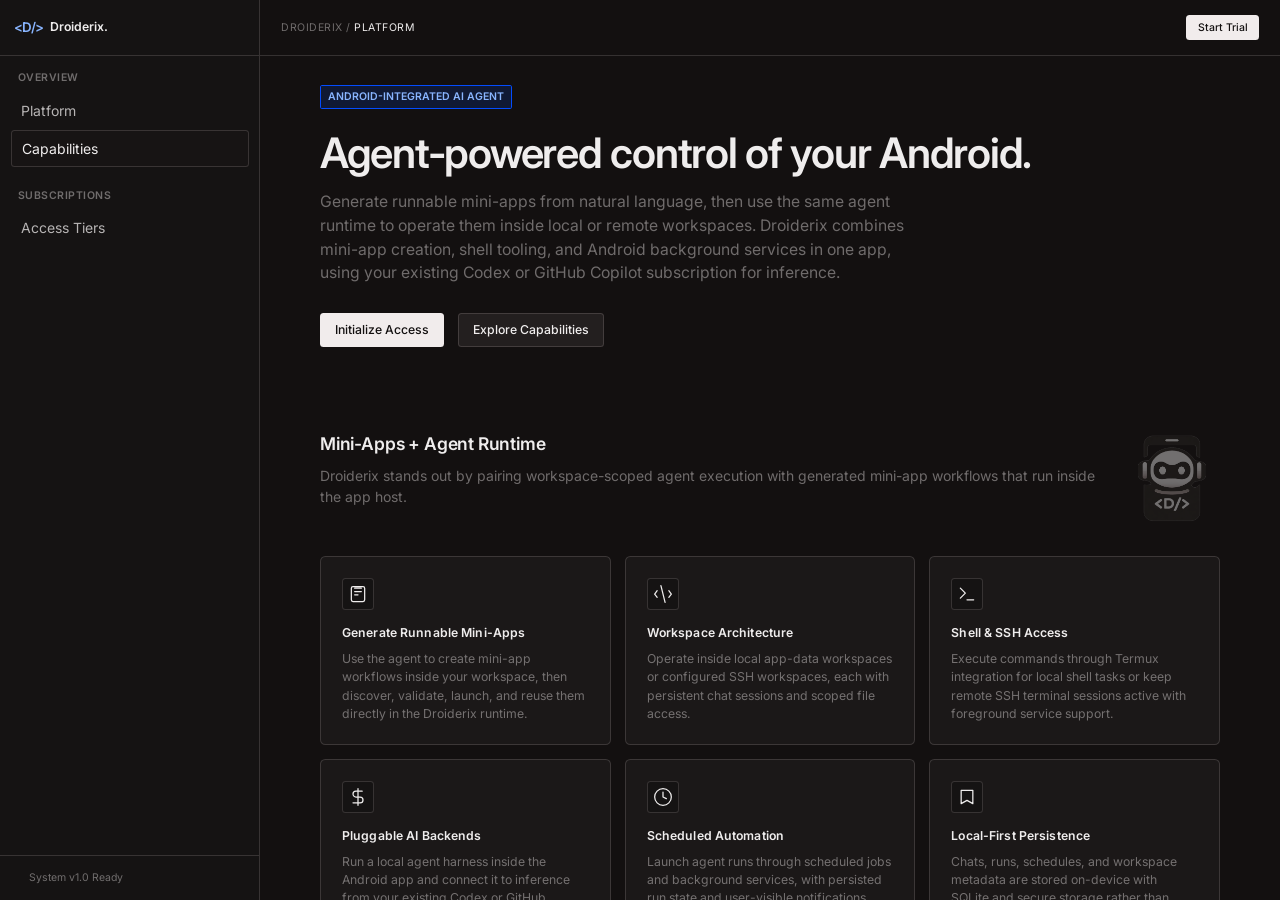
==== website/index.html @ 3e3b5966 "Website update" ====
<!DOCTYPE html>
<html lang="en">
<head>
    <meta charset="UTF-8">
    <meta name="viewport" content="width=device-width, initial-scale=1.0">
    <title>Droiderix | Android-Integrated AI Agent</title>
    <link rel="icon" type="image/png" href="droiderix-logo-gray.png">
    <link rel="preconnect" href="https://fonts.googleapis.com">
    <link rel="preconnect" href="https://fonts.gstatic.com" crossorigin>
    <!-- Using Inter to strictly match the Android app's typography as requested -->
    <link href="https://fonts.googleapis.com/css2?family=Inter:wght@400;500;600&display=swap" rel="stylesheet">
    <link rel="stylesheet" href="style.css">
</head>
<body>
    <div class="app-layout">
        <aside class="sidebar">
            <div class="sidebar-header">
                <div class="logo">
                    <span class="logo-mark" aria-hidden="true">&lt;D/&gt;</span>
                    <span>Droiderix.</span>
                </div>
            </div>
            
            <nav class="sidebar-nav">
                <div class="nav-group-title">Overview</div>
                <a href="#hero" class="nav-item active">Platform</a>
                <a href="#capabilities" class="nav-item">Capabilities</a>
                
                <div class="nav-group-title">Subscriptions</div>
                <a href="#pricing" class="nav-item">Access Tiers</a>
            </nav>

            <div class="sidebar-footer">
                <div class="status-indicator">
                    <div class="status-dot"></div>
                    <span>System v1.0 Ready</span>
                </div>
            </div>
        </aside>

        <main class="main-content">
            <header class="topbar">
                <div class="breadcrumb">DROIDERIX / <span class="text-strong">PLATFORM</span></div>
                <div class="topbar-actions">
                    <a href="#pricing" class="btn btn-primary btn-sm">Start Trial</a>
                </div>
            </header>

            <div class="content-scroll">
                <section id="hero" class="section-hero fade-in">
                    <div class="hero-badge">ANDROID-INTEGRATED AI AGENT</div>
                    <h1>Agent-powered control of your Android.</h1>
                    <p class="hero-subtext">Generate runnable mini-apps from natural language, then use the same agent runtime to operate them inside local or remote workspaces. Droiderix combines mini-app creation, shell tooling, and Android background services in one app, using your existing Codex or GitHub Copilot subscription for inference.</p>
                    <div class="hero-actions">
                        <a href="#pricing" class="btn btn-primary">Initialize Access</a>
                        <a href="#capabilities" class="btn btn-secondary">Explore Capabilities</a>
                    </div>
                </section>

                <section id="capabilities" class="section-grid fade-in stagger-1">
                    <div class="section-title-wrap section-title-brand">
                        <div>
                            <h2>Mini-Apps + Agent Runtime</h2>
                            <p class="text-muted">Droiderix stands out by pairing workspace-scoped agent execution with generated mini-app workflows that run inside the app host.</p>
                        </div>
                        <img src="droiderix-logo-gray.png" alt="Droiderix logo" class="section-logo-mark">
                    </div>
                    
                    <div class="grid-container">
                        <div class="panel capability-panel">
                            <div class="panel-icon">
                                <svg width="20" height="20" viewBox="0 0 24 24" fill="none" stroke="currentColor" stroke-width="1.5"><path d="M8 5H16M8 9H16M8 13H12M6 3H18A2 2 0 0 1 20 5V19A2 2 0 0 1 18 21H6A2 2 0 0 1 4 19V5A2 2 0 0 1 6 3Z" stroke-linecap="round" stroke-linejoin="round"/></svg>
                            </div>
                            <h3>Generate Runnable Mini-Apps</h3>
                            <p>Use the agent to create mini-app workflows inside your workspace, then discover, validate, launch, and reuse them directly in the Droiderix runtime.</p>
                        </div>

                        <div class="panel capability-panel">
                            <div class="panel-icon">
                                <svg width="20" height="20" viewBox="0 0 24 24" fill="none" stroke="currentColor" stroke-width="1.5"><path d="M9.5 2L14.5 22M5 8l-3 4 3 4M19 8l3 4-3 4" stroke-linecap="round" stroke-linejoin="round"/></svg>
                            </div>
                            <h3>Workspace Architecture</h3>
                            <p>Operate inside local app-data workspaces or configured SSH workspaces, each with persistent chat sessions and scoped file access.</p>
                        </div>

                        <div class="panel capability-panel">
                            <div class="panel-icon">
                                <svg width="20" height="20" viewBox="0 0 24 24" fill="none" stroke="currentColor" stroke-width="1.5"><path d="M4 17L10 11L4 5M12 19H20" stroke-linecap="round" stroke-linejoin="round"/></svg>
                            </div>
                            <h3>Shell &amp; SSH Access</h3>
                            <p>Execute commands through Termux integration for local shell tasks or keep remote SSH terminal sessions active with foreground service support.</p>
                        </div>

                        <div class="panel capability-panel">
                            <div class="panel-icon">
                                <svg width="20" height="20" viewBox="0 0 24 24" fill="none" stroke="currentColor" stroke-width="1.5"><path d="M12 2v20M17 5H9.5a3.5 3.5 0 0 0 0 7h5a3.5 3.5 0 0 1 0 7H6" stroke-linecap="round" stroke-linejoin="round"/></svg>
                            </div>
                            <h3>Pluggable AI Backends</h3>
                            <p>Run a local agent harness inside the Android app and connect it to inference from your existing Codex or GitHub Copilot subscription. One of those subscriptions is required to use Droiderix.</p>
                        </div>

                        <div class="panel capability-panel">
                            <div class="panel-icon">
                                <svg width="20" height="20" viewBox="0 0 24 24" fill="none" stroke="currentColor" stroke-width="1.5"><path d="M12 6V12L16 14M22 12A10 10 0 1 1 2 12A10 10 0 0 1 22 12Z" stroke-linecap="round" stroke-linejoin="round"/></svg>
                            </div>
                            <h3>Scheduled Automation</h3>
                            <p>Launch agent runs through scheduled jobs and background services, with persisted run state and user-visible notifications while work continues.</p>
                        </div>

                        <div class="panel capability-panel">
                            <div class="panel-icon">
                                <svg width="20" height="20" viewBox="0 0 24 24" fill="none" stroke="currentColor" stroke-width="1.5"><path d="M5 4H19V20L12 16L5 20V4Z" stroke-linecap="round" stroke-linejoin="round"/></svg>
                            </div>
                            <h3>Local-First Persistence</h3>
                            <p>Chats, runs, schedules, and workspace metadata are stored on-device with SQLite and secure storage rather than depending on a constant cloud session.</p>
                        </div>

                        <div class="panel capability-panel">
                            <div class="panel-icon">
                                <svg width="20" height="20" viewBox="0 0 24 24" fill="none" stroke="currentColor" stroke-width="1.5"><path d="M8 7V3M16 7V3M4 11H20M6 5H18A2 2 0 0 1 20 7V19A2 2 0 0 1 18 21H6A2 2 0 0 1 4 19V7A2 2 0 0 1 6 5Z" stroke-linecap="round" stroke-linejoin="round"/></svg>
                            </div>
                            <h3>System Integrations</h3>
                            <p>Connect workflows to Android notifications, calendar access, file tools, git operations, and mini-app runtime features inside the existing app host.</p>
                        </div>
                    </div>
                </section>

                <section id="pricing" class="section-pricing fade-in stagger-2">
                    <div class="section-title-wrap">
                        <h2>Access Plans</h2>
                        <p class="text-muted">Includes a 7-day trial. Purchases are handled through Google Play in-app billing inside the Android app. Droiderix also requires your own Codex or GitHub Copilot subscription for inference.</p>
                    </div>

                    <div class="pricing-container">
                        <div class="panel pricing-panel">
                            <div class="tier-header">Monthly</div>
                            <div class="tier-price">€4.99<span class="period">/mo</span></div>
                            <ul class="tier-features">
                                <li>Same app access as every plan</li>
                                <li>Google Play in-app purchase</li>
                                <li>7-day trial included</li>
                            </ul>
                            <a href="https://play.google.com/store" class="btn btn-secondary w-full">View on Play Store</a>
                        </div>

                        <div class="panel pricing-panel featured-panel">
                            <div class="featured-badge">Active Recommendation</div>
                            <div class="tier-header">Annual</div>
                            <div class="tier-price">€39.99<span class="period">/yr</span></div>
                            <ul class="tier-features">
                                <li>Same app access as every plan</li>
                                <li>Google Play in-app purchase</li>
                                <li>Best value for long-term use</li>
                            </ul>
                            <a href="https://play.google.com/store" class="btn btn-primary w-full">View on Play Store</a>
                        </div>

                        <div class="panel pricing-panel">
                            <div class="tier-header">Lifetime</div>
                            <div class="tier-price">€79.00<span class="period">/once</span></div>
                            <ul class="tier-features">
                                <li>Same app access as every plan</li>
                                <li>Google Play in-app purchase</li>
                                <li>Single one-time payment</li>
                            </ul>
                            <a href="https://play.google.com/store" class="btn btn-secondary w-full">View on Play Store</a>
                        </div>
                    </div>
                </section>
                
                <footer class="app-footer">
                    <div>DROIDERIX</div>
                    <div class="text-muted">Workspace-based Android agent runtime with local persistence, shell and SSH tooling, and scheduled automation.<br>Built on .NET MAUI / Blazor. iOS support is planned for the future, with a more limited feature set due to platform restrictions.</div>
                </footer>
            </div>
        </main>
    </div>

    <!-- Minimal JS to handle active link state -->
    <script>
        const observer = new IntersectionObserver((entries) => {
            entries.forEach(entry => {
                if (entry.isIntersecting) {
                    entry.target.classList.add('visible');
                    
                    // Update navigation automatically
                    const id = entry.target.getAttribute('id');
                    document.querySelectorAll('.nav-item').forEach(link => {
                        link.classList.remove('active');
                        if (link.getAttribute('href') === `#${id}`) {
                            link.classList.add('active');
                        }
                    });
                }
            });
        }, { threshold: 0.5 });

        document.querySelectorAll('section').forEach((section) => {
            observer.observe(section);
        });
    </script>
</body>
</html>
---- website/style.css ----
/* Extracted values from Android App src/DroidixAgent/wwwroot/css/app.css to match exactly */
:root {
    color-scheme: dark;

    /* ── backgrounds ── */
    --bg: #131010;
    --bg-alt: #1c1717;
    --bg-strong: #151313;
    --bg-stronger: #191515;
    --panel: #1b1818;
    --panel-muted: #171414;

    /* ── borders ── */
    --line: rgba(247, 236, 236, 0.25);
    --line-strong: rgba(247, 236, 236, 0.35);
    --line-weak: rgba(247, 236, 236, 0.15);

    /* ── text ── */
    --text: rgba(252, 249, 249, 0.70);
    --text-muted: rgba(250, 245, 244, 0.40);
    --text-strong: rgba(253, 251, 251, 0.94);

    /* ── accent ── */
    --accent: #034cff;
    --accent-strong: #89b5ff;
    --accent-soft: rgba(3, 76, 255, 0.15);

    /* ── radii ── */
    --radius-xs: 0.125rem;
    --radius-sm: 0.25rem;
    --radius-md: 0.375rem;
    --radius-lg: 0.625rem;

    /* ── buttons ── */
    --btn-primary-bg: #f1ecec;
    --btn-primary-text: #131010;
    --btn-secondary-bg: #231f1f;
}

* {
    box-sizing: border-box;
    margin: 0;
    padding: 0;
}

html, body {
    height: 100vh;
    font-family: "Inter", -apple-system, "Segoe UI", "Helvetica Neue", sans-serif;
    background: var(--bg);
    color: var(--text);
    font-size: 14px;
    line-height: 1.5;
    -webkit-font-smoothing: antialiased;
    overflow: hidden;
}

/* Typography Overrides */
h1, h2, h3 {
    color: var(--text-strong);
    font-weight: 600;
}

h1 {
    font-size: clamp(2rem, 3.5vw, 3rem);
    letter-spacing: -0.03em;
    line-height: 1.1;
    margin-bottom: 1rem;
}

h2 {
    font-size: 1.25rem;
    letter-spacing: -0.01em;
    margin-bottom: 0.5rem;
}

h3 {
    font-size: 0.875rem;
    letter-spacing: 0.01em;
    margin-bottom: 0.5rem;
}

p {
    margin-bottom: 1rem;
}

.text-strong { color: var(--text-strong); }
.text-muted { color: var(--text-muted); }

/* Layout Shell */
.app-layout {
    display: flex;
    height: 100vh;
    width: 100vw;
}

/* Sidebar Navigation */
.sidebar {
    width: 260px;
    background: var(--bg-strong);
    border-right: 1px solid var(--line-weak);
    display: flex;
    flex-direction: column;
}

.sidebar-header {
    height: 56px;
    padding: 0 1rem;
    display: flex;
    align-items: center;
    border-bottom: 1px solid var(--line-weak);
}

.logo {
    display: flex;
    align-items: center;
    gap: 0.5rem;
    color: var(--text-strong);
    font-weight: 600;
    font-size: 0.875rem;
}

.logo-mark {
    color: var(--accent-strong);
    font-size: 0.95rem;
    font-weight: 600;
    letter-spacing: -0.05em;
    line-height: 1;
}

.sidebar-nav {
    padding: 1rem 0.75rem;
    flex: 1;
    overflow-y: auto;
}

.nav-group-title {
    font-size: 0.75rem;
    color: var(--text-muted);
    text-transform: uppercase;
    letter-spacing: 0.05em;
    font-weight: 600;
    margin: 1.5rem 0.5rem 0.5rem;
}

.sidebar-nav .nav-group-title:first-child {
    margin-top: 0;
}

.nav-item {
    display: flex;
    align-items: center;
    padding: 0.5rem 0.75rem;
    color: var(--text);
    text-decoration: none;
    border-radius: var(--radius-sm);
    margin-bottom: 0.125rem;
    transition: all 0.1s ease;
}

.nav-item:hover {
    background: var(--bg-stronger);
    color: var(--text-strong);
}

.nav-item.active {
    background: var(--panel-muted);
    color: var(--text-strong);
    border: 1px solid var(--line-weak);
}

.sidebar-footer {
    padding: 1rem;
    border-top: 1px solid var(--line-weak);
    font-size: 0.75rem;
}

.status-indicator {
    display: flex;
    align-items: center;
    gap: 0.5rem;
    color: var(--text-muted);
}

.status-dot {
    width: 8px;
    height: 8px;
    border-radius: 50%;
    background: var(--success);
}

/* Main Content Area */
.main-content {
    flex: 1;
    display: flex;
    flex-direction: column;
    min-width: 0;
    background: var(--bg);
}

/* Topbar */
.topbar {
    height: 56px;
    border-bottom: 1px solid var(--line-weak);
    display: flex;
    align-items: center;
    justify-content: space-between;
    padding: 0 1.5rem;
    background: var(--bg);
}

.breadcrumb {
    font-size: 0.75rem;
    color: var(--text-muted);
    letter-spacing: 0.05em;
}

/* Content Scrollable */
.content-scroll {
    flex: 1;
    overflow-y: auto;
    padding: 2rem 1.5rem 4rem;
    scroll-behavior: smooth;
}

section {
    max-width: 900px;
    margin: 0 auto 6rem;
}

/* Base Panel Component */
.panel {
    background: var(--panel);
    border: 1px solid var(--line-weak);
    border-radius: var(--radius-md);
    padding: 1.5rem;
}

/* Buttons */
.btn {
    display: inline-flex;
    align-items: center;
    justify-content: center;
    padding: 0.5rem 1rem;
    border-radius: var(--radius-sm);
    font-weight: 500;
    font-size: 0.875rem;
    text-decoration: none;
    cursor: pointer;
    transition: all 0.15s ease;
    border: 1px solid transparent;
}

.btn-sm {
    padding: 0.25rem 0.75rem;
    font-size: 0.75rem;
}

.w-full {
    width: 100%;
}

.btn-primary {
    background: var(--btn-primary-bg);
    color: var(--btn-primary-text);
}

.btn-primary:hover {
    background: var(--text-strong);
}

.btn-secondary {
    background: var(--btn-secondary-bg);
    color: var(--text-strong);
    border-color: var(--line-weak);
}

.btn-secondary:hover {
    background: var(--bg-stronger);
    border-color: var(--line-strong);
}

/* Hero Section */
.hero-badge {
    display: inline-block;
    padding: 0.25rem 0.5rem;
    background: var(--accent-soft);
    color: var(--accent-strong);
    border: 1px solid var(--accent);
    border-radius: var(--radius-xs);
    font-size: 0.75rem;
    font-weight: 600;
    margin-bottom: 1.5rem;
}

.hero-subtext {
    font-size: 1.125rem;
    color: var(--text-muted);
    max-width: 600px;
    margin-bottom: 2rem;
}

.hero-actions {
    display: flex;
    gap: 1rem;
}

/* Grid Sections (Bento styling to match native app utility) */
.section-title-wrap {
    margin-bottom: 2rem;
}

.section-title-brand {
    display: flex;
    align-items: flex-start;
    justify-content: space-between;
    gap: 1.5rem;
}

.section-logo-mark {
    width: 96px;
    height: auto;
    flex: 0 0 auto;
    opacity: 0.4;
}

.grid-container {
    display: grid;
    grid-template-columns: repeat(auto-fit, minmax(250px, 1fr));
    gap: 1rem;
}

.capability-panel {
    display: flex;
    flex-direction: column;
}

.panel-icon {
    width: 32px;
    height: 32px;
    border-radius: var(--radius-sm);
    background: var(--bg-strong);
    border: 1px solid var(--line-weak);
    display: flex;
    align-items: center;
    justify-content: center;
    color: var(--text-strong);
    margin-bottom: 1rem;
}

.capability-panel p {
    font-size: 0.875rem;
    color: var(--text-muted);
    margin: 0;
    flex: 1;
}

/* Pricing */
.pricing-container {
    display: grid;
    grid-template-columns: repeat(auto-fit, minmax(240px, 1fr));
    gap: 1rem;
    align-items: start;
}

.pricing-panel {
    display: flex;
    flex-direction: column;
    position: relative;
}

.featured-panel {
    border-color: var(--accent);
    background: var(--panel-muted);
}

.featured-badge {
    position: absolute;
    top: -10px;
    right: 1.5rem;
    background: var(--accent);
    color: white;
    font-size: 0.65rem;
    padding: 0.125rem 0.5rem;
    border-radius: var(--radius-xs);
    font-weight: 600;
    text-transform: uppercase;
}

.tier-header {
    font-size: 0.875rem;
    color: var(--text-muted);
    font-weight: 600;
    text-transform: uppercase;
    letter-spacing: 0.05em;
    margin-bottom: 0.5rem;
}

.tier-price {
    font-size: 2rem;
    color: var(--text-strong);
    font-weight: 600;
    margin-bottom: 1.5rem;
    border-bottom: 1px solid var(--line-weak);
    padding-bottom: 1.5rem;
}

.period {
    font-size: 0.875rem;
    color: var(--text-muted);
    font-weight: 400;
}

.tier-features {
    list-style: none;
    margin-bottom: 2rem;
    flex: 1;
}

.tier-features li {
    font-size: 0.875rem;
    padding: 0.5rem 0;
    position: relative;
    padding-left: 1.5rem;
    color: var(--text);
}

.tier-features li::before {
    content: "✓";
    position: absolute;
    left: 0;
    color: var(--accent-strong);
    font-weight: bold;
}

/* Footer */
.app-footer {
    border-top: 1px solid var(--line-weak);
    padding: 2rem 0 0;
    display: flex;
    justify-content: space-between;
    align-items: flex-end;
    font-size: 0.75rem;
}

/* Interactions / Animations */
.fade-in {
    opacity: 0;
    transform: translateY(10px);
    transition: opacity 0.6s ease, transform 0.6s ease;
}

.fade-in.visible {
    opacity: 1;
    transform: translateY(0);
}

/* Mobile Responsiveness */
@media (max-width: 768px) {
    html, body {
        height: auto;
        min-height: 100%;
        overflow-x: hidden;
        overflow-y: auto;
    }
    .app-layout {
        flex-direction: column;
        height: auto;
        min-height: 100vh;
    }
    .sidebar { display: none; }
    .main-content {
        min-height: 100vh;
    }
    .topbar {
        position: sticky;
        top: 0;
        z-index: 10;
    }
    .content-scroll {
        overflow: visible;
        flex: initial;
    }
    .content-scroll { padding: 1.5rem 1rem; }
    .app-footer { flex-direction: column; align-items: flex-start; gap: 1rem; }
    .hero-actions { flex-wrap: wrap; }
    .section-title-brand {
        flex-direction: row;
        align-items: center;
    }
    .section-logo-mark { width: 72px; }
}
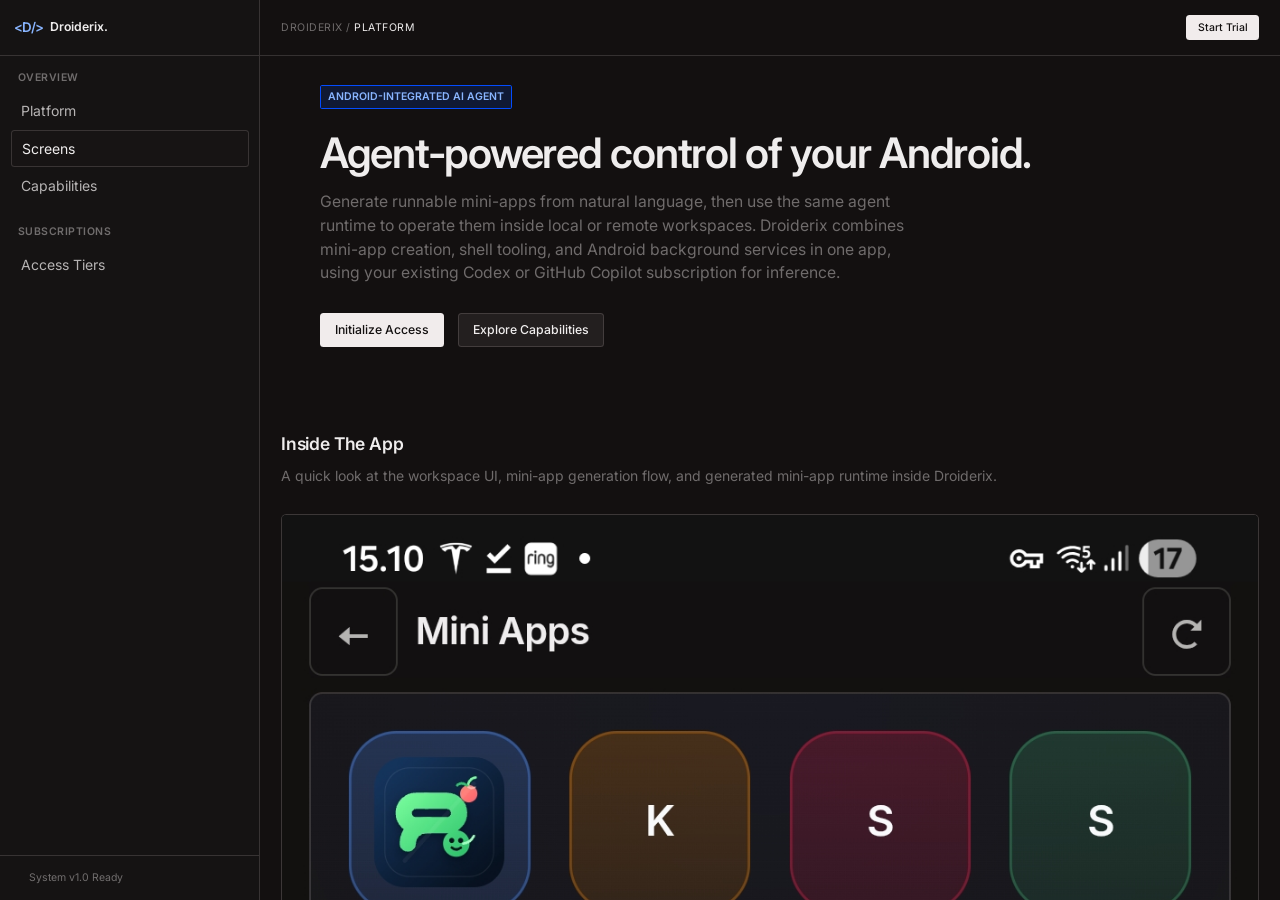
==== commit 1def5135: "Add website screenshots gallery" ====
--- a/website/index.html
+++ b/website/index.html
@@ -24,6 +24,7 @@
             <nav class="sidebar-nav">
                 <div class="nav-group-title">Overview</div>
                 <a href="#hero" class="nav-item active">Platform</a>
+                <a href="#screens" class="nav-item">Screens</a>
                 <a href="#capabilities" class="nav-item">Capabilities</a>
                 
                 <div class="nav-group-title">Subscriptions</div>
@@ -57,7 +58,48 @@
                     </div>
                 </section>
 
-                <section id="capabilities" class="section-grid fade-in stagger-1">
+                <section id="screens" class="section-screens fade-in stagger-1">
+                    <div class="section-title-wrap">
+                        <h2>Inside The App</h2>
+                        <p class="text-muted">A quick look at the workspace UI, mini-app generation flow, and generated mini-app runtime inside Droiderix.</p>
+                    </div>
+
+                    <div class="screenshot-grid">
+                        <figure class="panel screenshot-panel screenshot-panel-wide">
+                            <img src="screenshots/app-grid.jpg" alt="Droiderix workspace overview" class="screenshot-image">
+                            <figcaption>
+                                <h3>Workspace Overview</h3>
+                                <p>Browse core surfaces from the Android app shell, including chats, files, generated mini-apps, and settings.</p>
+                            </figcaption>
+                        </figure>
+
+                        <figure class="panel screenshot-panel">
+                            <img src="screenshots/simple-chat.jpg" alt="Droiderix chat session" class="screenshot-image">
+                            <figcaption>
+                                <h3>Agent Chat</h3>
+                                <p>Run tasks through workspace-scoped chat sessions backed by your own Codex or GitHub Copilot access.</p>
+                            </figcaption>
+                        </figure>
+
+                        <figure class="panel screenshot-panel">
+                            <img src="screenshots/mini-app-generator.jpg" alt="Droiderix mini-app generator" class="screenshot-image">
+                            <figcaption>
+                                <h3>Mini-App Generator</h3>
+                                <p>Turn natural-language requests into runnable mini-app workflows inside the app runtime.</p>
+                            </figcaption>
+                        </figure>
+
+                        <figure class="panel screenshot-panel">
+                            <img src="screenshots/mini-app-snake-game.jpg" alt="Generated mini-app running in Droiderix" class="screenshot-image">
+                            <figcaption>
+                                <h3>Generated Runtime</h3>
+                                <p>Launch and reuse generated mini-apps directly inside Droiderix without leaving the workspace.</p>
+                            </figcaption>
+                        </figure>
+                    </div>
+                </section>
+
+                <section id="capabilities" class="section-grid fade-in stagger-2">
                     <div class="section-title-wrap section-title-brand">
                         <div>
                             <h2>Mini-Apps + Agent Runtime</h2>
--- a/website/style.css
+++ b/website/style.css
@@ -302,6 +302,43 @@
 .hero-actions {
     display: flex;
     gap: 1rem;
+}
+
+.section-screens {
+    max-width: 980px;
+}
+
+.screenshot-grid {
+    display: grid;
+    grid-template-columns: repeat(2, minmax(0, 1fr));
+    gap: 1rem;
+}
+
+.screenshot-panel {
+    overflow: hidden;
+    padding: 0;
+}
+
+.screenshot-panel-wide {
+    grid-column: span 2;
+}
+
+.screenshot-image {
+    display: block;
+    width: 100%;
+    height: auto;
+    background: var(--bg-strong);
+    border-bottom: 1px solid var(--line-weak);
+}
+
+.screenshot-panel figcaption {
+    padding: 1rem 1.25rem 1.25rem;
+}
+
+.screenshot-panel p {
+    margin: 0;
+    font-size: 0.875rem;
+    color: var(--text-muted);
 }
 
 /* Grid Sections (Bento styling to match native app utility) */
@@ -483,6 +520,8 @@
     .content-scroll { padding: 1.5rem 1rem; }
     .app-footer { flex-direction: column; align-items: flex-start; gap: 1rem; }
     .hero-actions { flex-wrap: wrap; }
+    .screenshot-grid { grid-template-columns: 1fr; }
+    .screenshot-panel-wide { grid-column: span 1; }
     .section-title-brand {
         flex-direction: row;
         align-items: center;
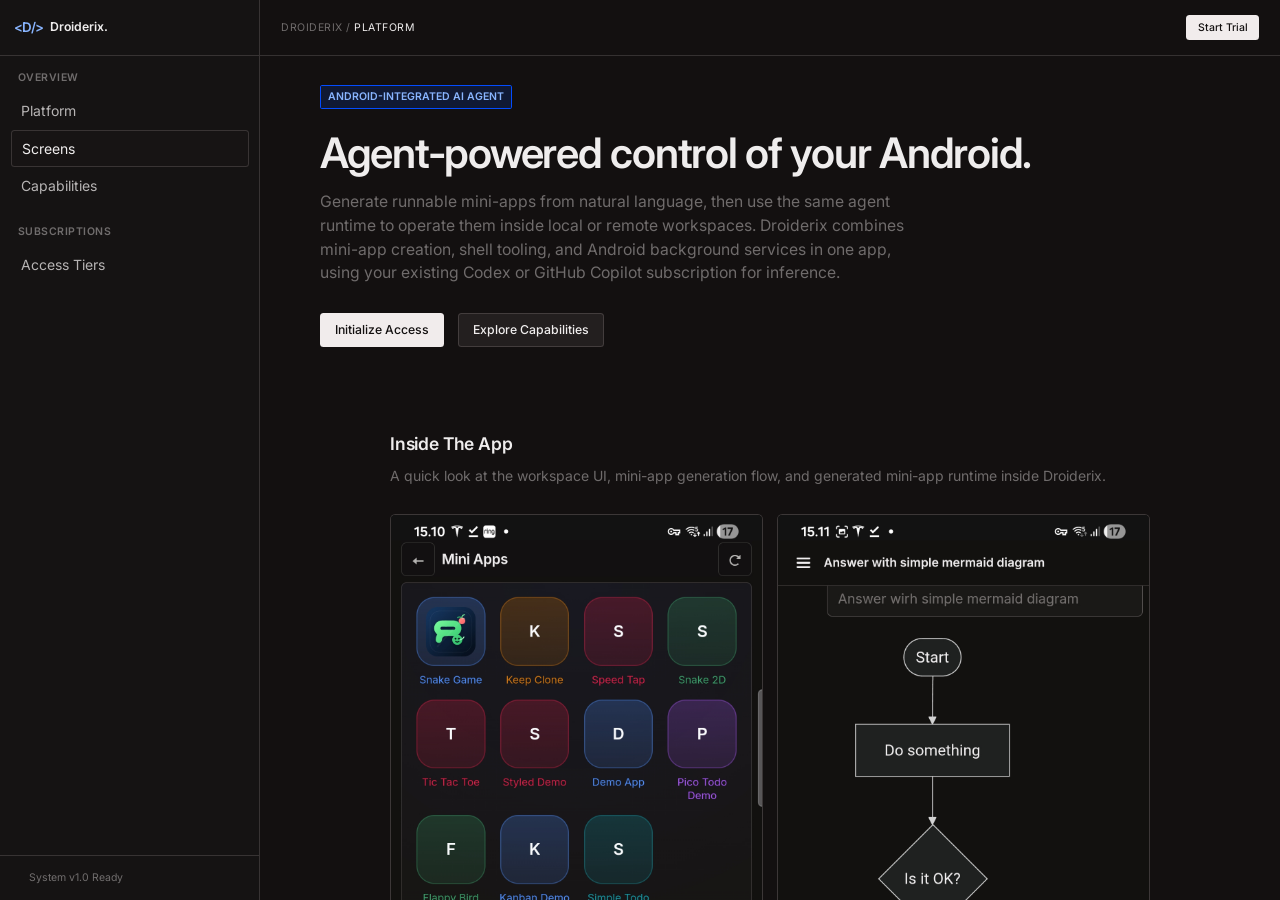
==== commit b6de5aa8: "Website screenshots update" ====
--- a/website/index.html
+++ b/website/index.html
@@ -65,7 +65,7 @@
                     </div>
 
                     <div class="screenshot-grid">
-                        <figure class="panel screenshot-panel screenshot-panel-wide">
+                        <figure class="panel screenshot-panel">
                             <img src="screenshots/app-grid.jpg" alt="Droiderix workspace overview" class="screenshot-image">
                             <figcaption>
                                 <h3>Workspace Overview</h3>
--- a/website/style.css
+++ b/website/style.css
@@ -305,7 +305,7 @@
 }
 
 .section-screens {
-    max-width: 980px;
+    max-width: 760px;
 }
 
 .screenshot-grid {
@@ -317,15 +317,13 @@
 .screenshot-panel {
     overflow: hidden;
     padding: 0;
-}
-
-.screenshot-panel-wide {
-    grid-column: span 2;
+    align-self: start;
 }
 
 .screenshot-image {
     display: block;
     width: 100%;
+    max-width: 100%;
     height: auto;
     background: var(--bg-strong);
     border-bottom: 1px solid var(--line-weak);
@@ -521,7 +519,6 @@
     .app-footer { flex-direction: column; align-items: flex-start; gap: 1rem; }
     .hero-actions { flex-wrap: wrap; }
     .screenshot-grid { grid-template-columns: 1fr; }
-    .screenshot-panel-wide { grid-column: span 1; }
     .section-title-brand {
         flex-direction: row;
         align-items: center;
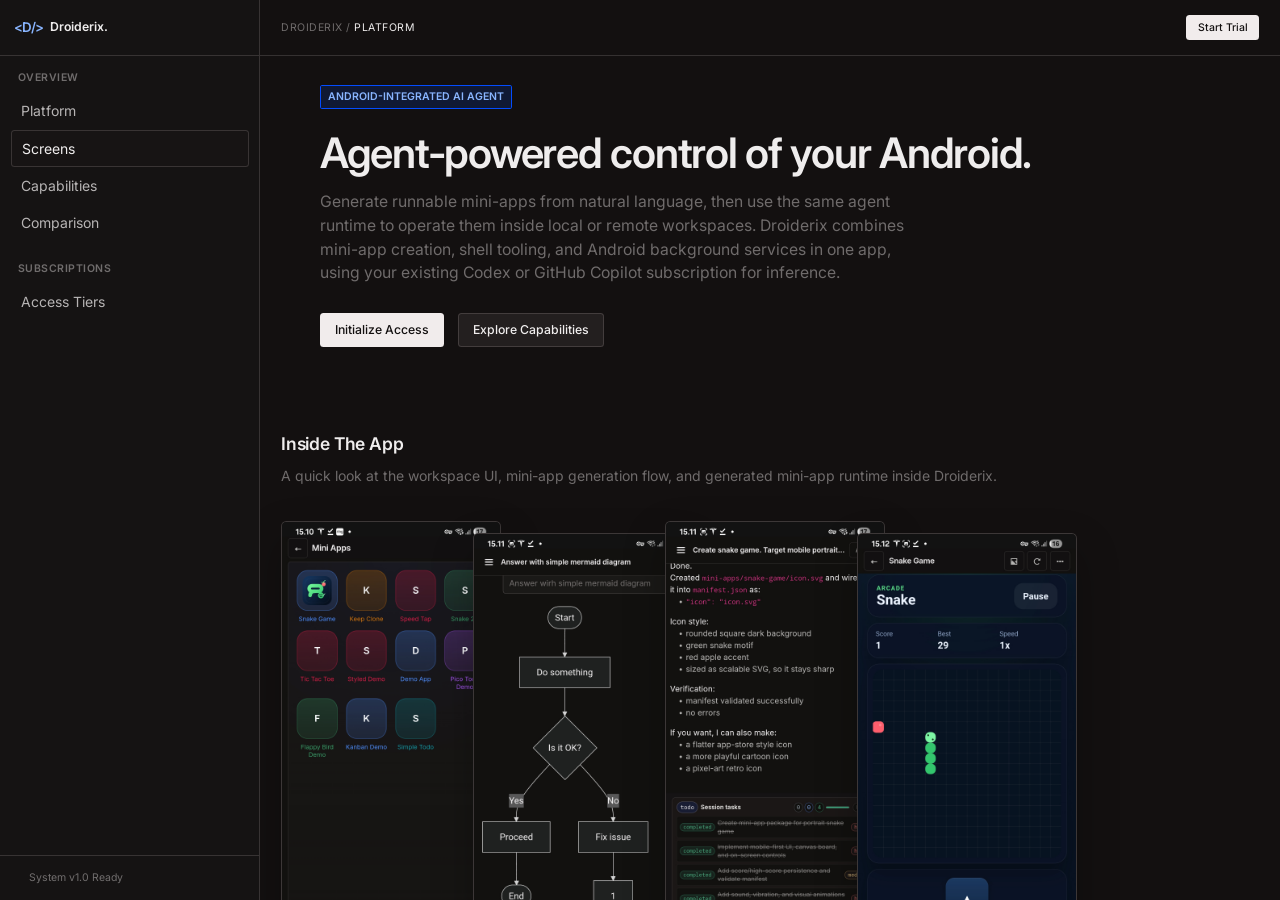
==== commit ab3b1b35: "Website updates" ====
--- a/website/index.html
+++ b/website/index.html
@@ -26,6 +26,7 @@
                 <a href="#hero" class="nav-item active">Platform</a>
                 <a href="#screens" class="nav-item">Screens</a>
                 <a href="#capabilities" class="nav-item">Capabilities</a>
+                <a href="#comparison" class="nav-item">Comparison</a>
                 
                 <div class="nav-group-title">Subscriptions</div>
                 <a href="#pricing" class="nav-item">Access Tiers</a>
@@ -64,38 +65,41 @@
                         <p class="text-muted">A quick look at the workspace UI, mini-app generation flow, and generated mini-app runtime inside Droiderix.</p>
                     </div>
 
-                    <div class="screenshot-grid">
-                        <figure class="panel screenshot-panel">
+                    <div class="screenshot-stack" aria-label="Droiderix app screenshots">
+                        <figure class="panel screenshot-panel screenshot-panel-1">
                             <img src="screenshots/app-grid.jpg" alt="Droiderix workspace overview" class="screenshot-image">
-                            <figcaption>
-                                <h3>Workspace Overview</h3>
-                                <p>Browse core surfaces from the Android app shell, including chats, files, generated mini-apps, and settings.</p>
-                            </figcaption>
                         </figure>
 
-                        <figure class="panel screenshot-panel">
+                        <figure class="panel screenshot-panel screenshot-panel-2">
                             <img src="screenshots/simple-chat.jpg" alt="Droiderix chat session" class="screenshot-image">
-                            <figcaption>
-                                <h3>Agent Chat</h3>
-                                <p>Run tasks through workspace-scoped chat sessions backed by your own Codex or GitHub Copilot access.</p>
-                            </figcaption>
                         </figure>
 
-                        <figure class="panel screenshot-panel">
+                        <figure class="panel screenshot-panel screenshot-panel-3">
                             <img src="screenshots/mini-app-generator.jpg" alt="Droiderix mini-app generator" class="screenshot-image">
-                            <figcaption>
-                                <h3>Mini-App Generator</h3>
-                                <p>Turn natural-language requests into runnable mini-app workflows inside the app runtime.</p>
-                            </figcaption>
                         </figure>
 
-                        <figure class="panel screenshot-panel">
+                        <figure class="panel screenshot-panel screenshot-panel-4">
                             <img src="screenshots/mini-app-snake-game.jpg" alt="Generated mini-app running in Droiderix" class="screenshot-image">
-                            <figcaption>
-                                <h3>Generated Runtime</h3>
-                                <p>Launch and reuse generated mini-apps directly inside Droiderix without leaving the workspace.</p>
-                            </figcaption>
                         </figure>
+                    </div>
+
+                    <div class="screenshot-notes">
+                        <div class="panel screenshot-note">
+                            <h3>Workspace Overview</h3>
+                            <p>Browse core surfaces from the Android app shell, including chats, files, generated mini-apps, and settings.</p>
+                        </div>
+                        <div class="panel screenshot-note">
+                            <h3>Agent Chat</h3>
+                            <p>Run tasks through workspace-scoped chat sessions backed by your own Codex or GitHub Copilot access.</p>
+                        </div>
+                        <div class="panel screenshot-note">
+                            <h3>Mini-App Generator</h3>
+                            <p>Turn natural-language requests into runnable mini-app workflows inside the app runtime.</p>
+                        </div>
+                        <div class="panel screenshot-note">
+                            <h3>Generated Runtime</h3>
+                            <p>Launch and reuse generated mini-apps directly inside Droiderix without leaving the workspace.</p>
+                        </div>
                     </div>
                 </section>
 
@@ -164,6 +168,91 @@
                             <h3>System Integrations</h3>
                             <p>Connect workflows to Android notifications, calendar access, file tools, git operations, and mini-app runtime features inside the existing app host.</p>
                         </div>
+                    </div>
+                </section>
+
+                <section id="comparison" class="section-comparison fade-in stagger-2">
+                    <div class="section-title-wrap">
+                        <h2>OpenClaw vs Droiderix</h2>
+                        <p class="text-muted">Different products, different strengths. OpenClaw is positioned as a personal AI assistant you use through chat apps, while Droiderix focuses on controlled Android-native workflows, workspaces, and mini-app generation on the device you already carry.</p>
+                    </div>
+
+                    <div class="comparison-highlights">
+                        <div class="panel comparison-highlight comparison-highlight-primary">
+                            <div class="comparison-kicker">Why Droiderix</div>
+                            <h3>Use your phone as the agent host</h3>
+                            <p>No extra Mac mini, PC, or server to keep online. Droiderix runs the local agent harness inside your Android app and connects it to your existing Codex or GitHub Copilot subscription.</p>
+                        </div>
+
+                        <div class="panel comparison-highlight">
+                            <div class="comparison-kicker">More Controlled</div>
+                            <h3>Structured execution instead of a loose always-on assistant</h3>
+                            <p>Droiderix centers workspaces, explicit runs, scheduled jobs, and Android services. That gives users tighter control over what runs, when it runs, and where it can operate.</p>
+                        </div>
+                    </div>
+
+                    <div class="comparison-table-wrap panel">
+                        <table class="comparison-table">
+                            <thead>
+                                <tr>
+                                    <th>Category</th>
+                                    <th>OpenClaw</th>
+                                    <th class="comparison-droiderix-head">Droiderix</th>
+                                </tr>
+                            </thead>
+                            <tbody>
+                                <tr>
+                                    <td>Primary model</td>
+                                    <td>Messaging-first personal assistant</td>
+                                    <td class="comparison-droiderix-cell">Android-integrated agent runtime</td>
+                                </tr>
+                                <tr>
+                                    <td>Main interface</td>
+                                    <td>WhatsApp, Telegram, and other chat apps</td>
+                                    <td class="comparison-droiderix-cell">Dedicated Android app with chats, files, mini-apps, and settings</td>
+                                </tr>
+                                <tr>
+                                    <td>Autonomy style</td>
+                                    <td>Always-on assistant behavior</td>
+                                    <td class="comparison-droiderix-cell">User-driven runs plus scheduled automation</td>
+                                </tr>
+                                <tr>
+                                    <td>Where it runs</td>
+                                    <td>Computer or server that you host</td>
+                                    <td class="comparison-droiderix-cell">Android device with local and SSH workspaces</td>
+                                </tr>
+                                <tr>
+                                    <td>Standout feature</td>
+                                    <td>Chat-based assistant that acts through connected services</td>
+                                    <td class="comparison-droiderix-cell">Generate and run mini-app workflows directly inside the Android app</td>
+                                </tr>
+                                <tr>
+                                    <td>System integration</td>
+                                    <td>Email, calendar, and chat-app workflows</td>
+                                    <td class="comparison-droiderix-cell">Termux shell, SSH, notifications, calendar, files, git, and scheduled runs</td>
+                                </tr>
+                                <tr>
+                                    <td>Execution model</td>
+                                    <td>General assistant acting through connected tools</td>
+                                    <td class="comparison-droiderix-cell">Workspace-scoped execution with explicit tools and services</td>
+                                </tr>
+                                <tr>
+                                    <td>Setup model</td>
+                                    <td>Connects to external LLMs</td>
+                                    <td class="comparison-droiderix-cell">Local Android agent harness using your Codex or GitHub Copilot subscription</td>
+                                </tr>
+                                <tr>
+                                    <td>Hardware overhead</td>
+                                    <td>Requires a separate hosted machine or always-on computer</td>
+                                    <td class="comparison-droiderix-cell">Runs on the Android phone you already use every day</td>
+                                </tr>
+                                <tr>
+                                    <td>Control posture</td>
+                                    <td>Assistant-first convenience</td>
+                                    <td class="comparison-droiderix-cell">More controlled execution through workspaces, tools, and explicit run flow</td>
+                                </tr>
+                            </tbody>
+                        </table>
                     </div>
                 </section>
 
@@ -235,7 +324,10 @@
                     });
                 }
             });
-        }, { threshold: 0.5 });
+        }, {
+            threshold: 0.12,
+            rootMargin: "0px 0px -8% 0px"
+        });
 
         document.querySelectorAll('section').forEach((section) => {
             observer.observe(section);
--- a/website/style.css
+++ b/website/style.css
@@ -305,19 +305,45 @@
 }
 
 .section-screens {
-    max-width: 760px;
-}
-
-.screenshot-grid {
-    display: grid;
-    grid-template-columns: repeat(2, minmax(0, 1fr));
-    gap: 1rem;
+    max-width: 980px;
+}
+
+.screenshot-stack {
+    display: flex;
+    align-items: flex-start;
+    padding: 0.5rem 0 0;
+    overflow: visible;
 }
 
 .screenshot-panel {
     overflow: hidden;
     padding: 0;
     align-self: start;
+    flex: 0 0 220px;
+    position: relative;
+    box-shadow: 0 18px 42px rgba(0, 0, 0, 0.28);
+}
+
+.screenshot-panel + .screenshot-panel {
+    margin-left: -28px;
+}
+
+.screenshot-panel-1 {
+    z-index: 1;
+}
+
+.screenshot-panel-2 {
+    z-index: 2;
+    transform: translateY(12px);
+}
+
+.screenshot-panel-3 {
+    z-index: 3;
+}
+
+.screenshot-panel-4 {
+    z-index: 4;
+    transform: translateY(12px);
 }
 
 .screenshot-image {
@@ -326,14 +352,20 @@
     max-width: 100%;
     height: auto;
     background: var(--bg-strong);
-    border-bottom: 1px solid var(--line-weak);
-}
-
-.screenshot-panel figcaption {
-    padding: 1rem 1.25rem 1.25rem;
-}
-
-.screenshot-panel p {
+}
+
+.screenshot-notes {
+    display: grid;
+    grid-template-columns: repeat(4, minmax(0, 1fr));
+    gap: 0.75rem;
+    margin-top: 1.25rem;
+}
+
+.screenshot-note {
+    padding: 1rem;
+}
+
+.screenshot-note p {
     margin: 0;
     font-size: 0.875rem;
     color: var(--text-muted);
@@ -387,6 +419,104 @@
     color: var(--text-muted);
     margin: 0;
     flex: 1;
+}
+
+.comparison-highlights {
+    display: grid;
+    grid-template-columns: 1.15fr 1fr;
+    gap: 1.25rem;
+    margin-bottom: 1.75rem;
+}
+
+.comparison-highlight {
+    padding: 1.75rem;
+    background: linear-gradient(180deg, rgba(255, 255, 255, 0.02), rgba(255, 255, 255, 0));
+}
+
+.comparison-highlight-primary {
+    border-color: rgba(3, 76, 255, 0.45);
+    background:
+        radial-gradient(circle at top left, rgba(3, 76, 255, 0.18), transparent 52%),
+        linear-gradient(180deg, rgba(255, 255, 255, 0.03), rgba(255, 255, 255, 0));
+}
+
+.comparison-kicker {
+    display: inline-block;
+    margin-bottom: 0.75rem;
+    padding: 0.2rem 0.45rem;
+    border-radius: var(--radius-xs);
+    border: 1px solid var(--line-weak);
+    color: var(--accent-strong);
+    background: rgba(3, 76, 255, 0.12);
+    font-size: 0.7rem;
+    font-weight: 600;
+    letter-spacing: 0.04em;
+    text-transform: uppercase;
+}
+
+.comparison-highlight h3 {
+    font-size: 1rem;
+    margin-bottom: 0.75rem;
+}
+
+.comparison-highlight p {
+    margin: 0;
+    color: var(--text-muted);
+}
+
+.comparison-table-wrap {
+    overflow-x: auto;
+    padding: 0;
+    margin-top: 0.25rem;
+    border-color: rgba(3, 76, 255, 0.18);
+    box-shadow: inset 0 1px 0 rgba(255, 255, 255, 0.02);
+}
+
+.comparison-table {
+    width: 100%;
+    min-width: 720px;
+    border-collapse: collapse;
+}
+
+.comparison-table th,
+.comparison-table td {
+    text-align: left;
+    vertical-align: top;
+    padding: 1rem 1.25rem;
+    border-bottom: 1px solid var(--line-weak);
+}
+
+.comparison-table th {
+    color: var(--text-strong);
+    font-size: 0.75rem;
+    font-weight: 600;
+    letter-spacing: 0.04em;
+    text-transform: uppercase;
+    background: var(--panel-muted);
+}
+
+.comparison-droiderix-head {
+    color: var(--accent-strong);
+    background: linear-gradient(180deg, rgba(3, 76, 255, 0.18), rgba(3, 76, 255, 0.08));
+}
+
+.comparison-table td:first-child,
+.comparison-table th:first-child {
+    width: 22%;
+}
+
+.comparison-table td {
+    font-size: 0.875rem;
+    color: var(--text);
+}
+
+.comparison-droiderix-cell {
+    background: rgba(3, 76, 255, 0.08);
+    color: var(--text-strong);
+}
+
+.comparison-table tbody tr:last-child td {
+    border-bottom: 0;
 }
 
 /* Pricing */
@@ -518,7 +648,30 @@
     .content-scroll { padding: 1.5rem 1rem; }
     .app-footer { flex-direction: column; align-items: flex-start; gap: 1rem; }
     .hero-actions { flex-wrap: wrap; }
-    .screenshot-grid { grid-template-columns: 1fr; }
+    .section-screens { max-width: 760px; }
+    .screenshot-stack {
+        display: grid;
+        grid-template-columns: 1fr;
+        gap: 1rem;
+        overflow: visible;
+        padding: 0;
+    }
+    .screenshot-panel {
+        flex-basis: auto;
+        box-shadow: none;
+        transform: none;
+    }
+    .screenshot-panel + .screenshot-panel {
+        margin-left: 0;
+    }
+    .screenshot-notes {
+        grid-template-columns: 1fr;
+    }
+    .comparison-highlights {
+        grid-template-columns: 1fr;
+        gap: 1rem;
+        margin-bottom: 1.5rem;
+    }
     .section-title-brand {
         flex-direction: row;
         align-items: center;
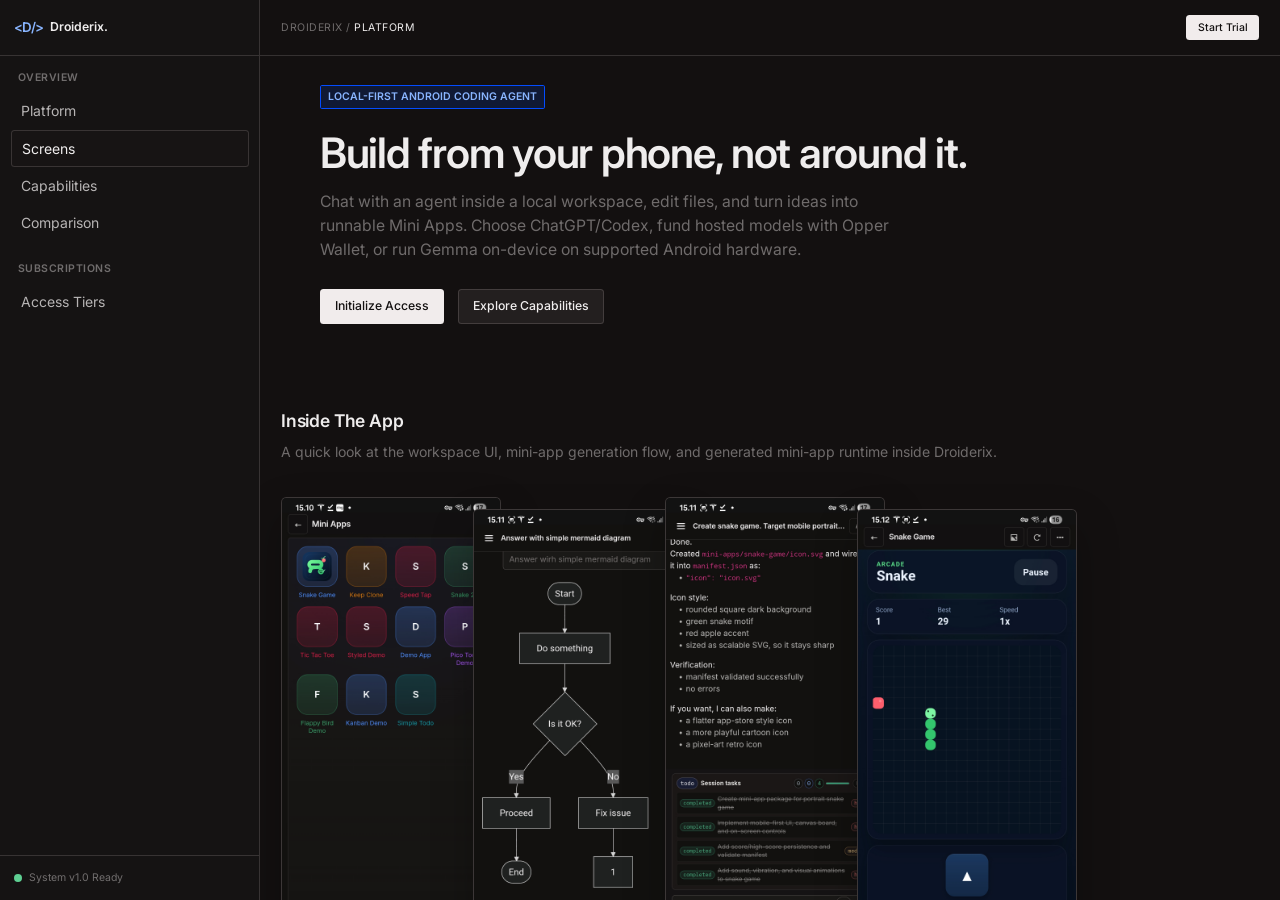
==== commit a1f64338: "Align website with Play Store v1" ====
--- a/website/index.html
+++ b/website/index.html
@@ -3,7 +3,8 @@
 <head>
     <meta charset="UTF-8">
     <meta name="viewport" content="width=device-width, initial-scale=1.0">
-    <title>Droiderix | Android-Integrated AI Agent</title>
+    <meta name="description" content="A local-first coding agent for Android with local workspaces, Mini Apps, hosted model options, and optional on-device Gemma inference.">
+    <title>Droiderix | Local-First Coding Agent for Android</title>
     <link rel="icon" type="image/png" href="droiderix-logo-gray.png">
     <link rel="preconnect" href="https://fonts.googleapis.com">
     <link rel="preconnect" href="https://fonts.gstatic.com" crossorigin>
@@ -50,9 +51,9 @@
 
             <div class="content-scroll">
                 <section id="hero" class="section-hero fade-in">
-                    <div class="hero-badge">ANDROID-INTEGRATED AI AGENT</div>
-                    <h1>Agent-powered control of your Android.</h1>
-                    <p class="hero-subtext">Generate runnable mini-apps from natural language, then use the same agent runtime to operate them inside local or remote workspaces. Droiderix combines mini-app creation, shell tooling, and Android background services in one app, using your existing Codex or GitHub Copilot subscription for inference.</p>
+                    <div class="hero-badge">LOCAL-FIRST ANDROID CODING AGENT</div>
+                    <h1>Build from your phone, not around it.</h1>
+                    <p class="hero-subtext">Chat with an agent inside a local workspace, edit files, and turn ideas into runnable Mini Apps. Choose ChatGPT/Codex, fund hosted models with Opper Wallet, or run Gemma on-device on supported Android hardware.</p>
                     <div class="hero-actions">
                         <a href="#pricing" class="btn btn-primary">Initialize Access</a>
                         <a href="#capabilities" class="btn btn-secondary">Explore Capabilities</a>
@@ -90,7 +91,7 @@
                         </div>
                         <div class="panel screenshot-note">
                             <h3>Agent Chat</h3>
-                            <p>Run tasks through workspace-scoped chat sessions backed by your own Codex or GitHub Copilot access.</p>
+                            <p>Run tasks in persistent, workspace-scoped chats using your selected hosted or on-device model.</p>
                         </div>
                         <div class="panel screenshot-note">
                             <h3>Mini-App Generator</h3>
@@ -125,32 +126,32 @@
                             <div class="panel-icon">
                                 <svg width="20" height="20" viewBox="0 0 24 24" fill="none" stroke="currentColor" stroke-width="1.5"><path d="M9.5 2L14.5 22M5 8l-3 4 3 4M19 8l3 4-3 4" stroke-linecap="round" stroke-linejoin="round"/></svg>
                             </div>
-                            <h3>Workspace Architecture</h3>
-                            <p>Operate inside local app-data workspaces or configured SSH workspaces, each with persistent chat sessions and scoped file access.</p>
+                            <h3>Local Workspaces</h3>
+                            <p>Keep each project in its own app-managed workspace with scoped file access, persistent chats, drafts, and run state.</p>
                         </div>
 
                         <div class="panel capability-panel">
                             <div class="panel-icon">
                                 <svg width="20" height="20" viewBox="0 0 24 24" fill="none" stroke="currentColor" stroke-width="1.5"><path d="M4 17L10 11L4 5M12 19H20" stroke-linecap="round" stroke-linejoin="round"/></svg>
                             </div>
-                            <h3>Shell &amp; SSH Access</h3>
-                            <p>Execute commands through Termux integration for local shell tasks or keep remote SSH terminal sessions active with foreground service support.</p>
+                            <h3>Focused Agent Tools</h3>
+                            <p>Let the agent work with local files, local git status and diffs, memory, clipboard, HTTP fetches, web-to-Markdown, and device status.</p>
                         </div>
 
                         <div class="panel capability-panel">
                             <div class="panel-icon">
                                 <svg width="20" height="20" viewBox="0 0 24 24" fill="none" stroke="currentColor" stroke-width="1.5"><path d="M12 2v20M17 5H9.5a3.5 3.5 0 0 0 0 7h5a3.5 3.5 0 0 1 0 7H6" stroke-linecap="round" stroke-linejoin="round"/></svg>
                             </div>
-                            <h3>Pluggable AI Backends</h3>
-                            <p>Run a local agent harness inside the Android app and connect it to inference from your existing Codex or GitHub Copilot subscription. One of those subscriptions is required to use Droiderix.</p>
+                            <h3>Choose Your Model Path</h3>
+                            <p>Sign in with ChatGPT/Codex, use Opper Wallet to access hosted models, or install Gemma-4-E2B for local LiteRT inference on supported devices.</p>
                         </div>
 
                         <div class="panel capability-panel">
                             <div class="panel-icon">
                                 <svg width="20" height="20" viewBox="0 0 24 24" fill="none" stroke="currentColor" stroke-width="1.5"><path d="M12 6V12L16 14M22 12A10 10 0 1 1 2 12A10 10 0 0 1 22 12Z" stroke-linecap="round" stroke-linejoin="round"/></svg>
                             </div>
-                            <h3>Scheduled Automation</h3>
-                            <p>Launch agent runs through scheduled jobs and background services, with persisted run state and user-visible notifications while work continues.</p>
+                            <h3>On-Device Gemma</h3>
+                            <p>Download the optional Gemma-4-E2B model once, then keep prompts and inference on your device without a hosted model connection.</p>
                         </div>
 
                         <div class="panel capability-panel">
@@ -158,15 +159,15 @@
                                 <svg width="20" height="20" viewBox="0 0 24 24" fill="none" stroke="currentColor" stroke-width="1.5"><path d="M5 4H19V20L12 16L5 20V4Z" stroke-linecap="round" stroke-linejoin="round"/></svg>
                             </div>
                             <h3>Local-First Persistence</h3>
-                            <p>Chats, runs, schedules, and workspace metadata are stored on-device with SQLite and secure storage rather than depending on a constant cloud session.</p>
+                            <p>Workspaces, chats, memories, settings, and Mini App permissions stay in app-managed storage. Provider credentials use Android secure storage.</p>
                         </div>
 
                         <div class="panel capability-panel">
                             <div class="panel-icon">
                                 <svg width="20" height="20" viewBox="0 0 24 24" fill="none" stroke="currentColor" stroke-width="1.5"><path d="M8 7V3M16 7V3M4 11H20M6 5H18A2 2 0 0 1 20 7V19A2 2 0 0 1 18 21H6A2 2 0 0 1 4 19V7A2 2 0 0 1 6 5Z" stroke-linecap="round" stroke-linejoin="round"/></svg>
                             </div>
-                            <h3>System Integrations</h3>
-                            <p>Connect workflows to Android notifications, calendar access, file tools, git operations, and mini-app runtime features inside the existing app host.</p>
+                            <h3>Backup &amp; Restore</h3>
+                            <p>Export an explicit backup when you need one and restore your local Droiderix data without depending on a Droiderix cloud account.</p>
                         </div>
                     </div>
                 </section>
@@ -181,13 +182,13 @@
                         <div class="panel comparison-highlight comparison-highlight-primary">
                             <div class="comparison-kicker">Why Droiderix</div>
                             <h3>Use your phone as the agent host</h3>
-                            <p>No extra Mac mini, PC, or server to keep online. Droiderix runs the local agent harness inside your Android app and connects it to your existing Codex or GitHub Copilot subscription.</p>
+                            <p>No extra Mac mini, PC, or server to keep online. Droiderix runs the agent harness and local workspace directly on your Android device.</p>
                         </div>
 
                         <div class="panel comparison-highlight">
                             <div class="comparison-kicker">More Controlled</div>
                             <h3>Structured execution instead of a loose always-on assistant</h3>
-                            <p>Droiderix centers workspaces, explicit runs, scheduled jobs, and Android services. That gives users tighter control over what runs, when it runs, and where it can operate.</p>
+                            <p>Droiderix centers local workspaces, explicit runs, scoped tools, and Mini App permissions. You choose what runs and which project it can access.</p>
                         </div>
                     </div>
 
@@ -214,12 +215,12 @@
                                 <tr>
                                     <td>Autonomy style</td>
                                     <td>Always-on assistant behavior</td>
-                                    <td class="comparison-droiderix-cell">User-driven runs plus scheduled automation</td>
+                                    <td class="comparison-droiderix-cell">User-driven, workspace-scoped runs</td>
                                 </tr>
                                 <tr>
                                     <td>Where it runs</td>
                                     <td>Computer or server that you host</td>
-                                    <td class="comparison-droiderix-cell">Android device with local and SSH workspaces</td>
+                                    <td class="comparison-droiderix-cell">Android device with local app-managed workspaces</td>
                                 </tr>
                                 <tr>
                                     <td>Standout feature</td>
@@ -229,7 +230,7 @@
                                 <tr>
                                     <td>System integration</td>
                                     <td>Email, calendar, and chat-app workflows</td>
-                                    <td class="comparison-droiderix-cell">Termux shell, SSH, notifications, calendar, files, git, and scheduled runs</td>
+                                    <td class="comparison-droiderix-cell">Local files and git inspection, memory, web tools, device status, and Mini Apps</td>
                                 </tr>
                                 <tr>
                                     <td>Execution model</td>
@@ -239,7 +240,7 @@
                                 <tr>
                                     <td>Setup model</td>
                                     <td>Connects to external LLMs</td>
-                                    <td class="comparison-droiderix-cell">Local Android agent harness using your Codex or GitHub Copilot subscription</td>
+                                    <td class="comparison-droiderix-cell">ChatGPT/Codex, Opper Wallet, or optional on-device Gemma</td>
                                 </tr>
                                 <tr>
                                     <td>Hardware overhead</td>
@@ -259,49 +260,38 @@
                 <section id="pricing" class="section-pricing fade-in stagger-2">
                     <div class="section-title-wrap">
                         <h2>Access Plans</h2>
-                        <p class="text-muted">Includes a 7-day trial. Purchases are handled through Google Play in-app billing inside the Android app. Droiderix also requires your own Codex or GitHub Copilot subscription for inference.</p>
+                        <p class="text-muted">Try every v1 feature free for 7 days. Subscribe through Google Play if Droiderix earns a place on your phone. Hosted model subscriptions or usage are separate; on-device Gemma inference has no model usage fee.</p>
                     </div>
 
                     <div class="pricing-container">
                         <div class="panel pricing-panel">
                             <div class="tier-header">Monthly</div>
-                            <div class="tier-price">€4.99<span class="period">/mo</span></div>
+                            <div class="tier-price">€2.99<span class="period">/mo</span></div>
                             <ul class="tier-features">
-                                <li>Same app access as every plan</li>
-                                <li>Google Play in-app purchase</li>
-                                <li>7-day trial included</li>
+                                <li>All Play v1 features</li>
+                                <li>7-day free trial</li>
+                                <li>Cancel through Google Play</li>
                             </ul>
-                            <a href="https://play.google.com/store" class="btn btn-secondary w-full">View on Play Store</a>
+                            <a href="https://play.google.com/store/apps/details?id=com.droiderix.app" class="btn btn-secondary w-full">View on Google Play</a>
                         </div>
 
                         <div class="panel pricing-panel featured-panel">
-                            <div class="featured-badge">Active Recommendation</div>
+                            <div class="featured-badge">Best Value</div>
                             <div class="tier-header">Annual</div>
-                            <div class="tier-price">€39.99<span class="period">/yr</span></div>
+                            <div class="tier-price">€24.99<span class="period">/yr</span></div>
                             <ul class="tier-features">
-                                <li>Same app access as every plan</li>
-                                <li>Google Play in-app purchase</li>
-                                <li>Best value for long-term use</li>
+                                <li>All Play v1 features</li>
+                                <li>Save 30% vs monthly</li>
+                                <li>7-day free trial</li>
                             </ul>
-                            <a href="https://play.google.com/store" class="btn btn-primary w-full">View on Play Store</a>
-                        </div>
-
-                        <div class="panel pricing-panel">
-                            <div class="tier-header">Lifetime</div>
-                            <div class="tier-price">€79.00<span class="period">/once</span></div>
-                            <ul class="tier-features">
-                                <li>Same app access as every plan</li>
-                                <li>Google Play in-app purchase</li>
-                                <li>Single one-time payment</li>
-                            </ul>
-                            <a href="https://play.google.com/store" class="btn btn-secondary w-full">View on Play Store</a>
+                            <a href="https://play.google.com/store/apps/details?id=com.droiderix.app" class="btn btn-primary w-full">View on Google Play</a>
                         </div>
                     </div>
                 </section>
                 
                 <footer class="app-footer">
                     <div>DROIDERIX</div>
-                    <div class="text-muted">Workspace-based Android agent runtime with local persistence, shell and SSH tooling, and scheduled automation.<br>Built on .NET MAUI / Blazor. iOS support is planned for the future, with a more limited feature set due to platform restrictions.</div>
+                    <div class="text-muted">Local-first Android coding agent with persistent workspaces, Mini Apps, hosted model options, and optional on-device Gemma.<br>Built with .NET MAUI and Blazor. No Droiderix cloud account, analytics SDK, or ads.<br><a href="privacy.html">Privacy Policy</a></div>
                 </footer>
             </div>
         </main>
--- a/website/style.css
+++ b/website/style.css
@@ -24,6 +24,7 @@
     --accent: #034cff;
     --accent-strong: #89b5ff;
     --accent-soft: rgba(3, 76, 255, 0.15);
+    --success: #5ecf92;
 
     /* ── radii ── */
     --radius-xs: 0.125rem;
@@ -115,6 +116,7 @@
     align-items: center;
     gap: 0.5rem;
     color: var(--text-strong);
+    text-decoration: none;
     font-weight: 600;
     font-size: 0.875rem;
 }
@@ -522,9 +524,10 @@
 /* Pricing */
 .pricing-container {
     display: grid;
-    grid-template-columns: repeat(auto-fit, minmax(240px, 1fr));
+    grid-template-columns: repeat(2, minmax(240px, 1fr));
     gap: 1rem;
     align-items: start;
+    max-width: 640px;
 }
 
 .pricing-panel {
@@ -605,6 +608,73 @@
     justify-content: space-between;
     align-items: flex-end;
     font-size: 0.75rem;
+}
+
+.app-footer a,
+.legal-page a {
+    color: var(--accent-strong);
+}
+
+.legal-page {
+    width: min(100%, 760px);
+    margin: 0 auto;
+}
+
+.legal-header {
+    padding: 1.5rem 0 2rem;
+    border-bottom: 1px solid var(--line);
+}
+
+.legal-header h1 {
+    margin-bottom: 0.75rem;
+}
+
+.legal-effective-date {
+    color: var(--text-muted);
+    font-size: 0.75rem;
+    letter-spacing: 0.04em;
+    text-transform: uppercase;
+}
+
+.legal-summary {
+    max-width: 68ch;
+    margin-top: 1rem;
+    color: var(--text-strong);
+    font-size: 1rem;
+    line-height: 1.65;
+}
+
+.legal-section {
+    max-width: none;
+    margin: 0;
+    padding: 2rem 0;
+    border-bottom: 1px solid var(--line-weak);
+}
+
+.legal-section p,
+.legal-section li {
+    max-width: 72ch;
+}
+
+.legal-section p + p,
+.legal-section p + ul,
+.legal-section ul + p {
+    margin-top: 1rem;
+}
+
+.legal-section ul {
+    padding-left: 1.25rem;
+}
+
+.legal-section li + li {
+    margin-top: 0.4rem;
+}
+
+.legal-contact {
+    margin-top: 2rem;
+    padding-bottom: 2rem;
+    color: var(--text-muted);
+    font-size: 0.8rem;
 }
 
 /* Interactions / Animations */
@@ -672,6 +742,7 @@
         gap: 1rem;
         margin-bottom: 1.5rem;
     }
+    .pricing-container { grid-template-columns: 1fr; }
     .section-title-brand {
         flex-direction: row;
         align-items: center;
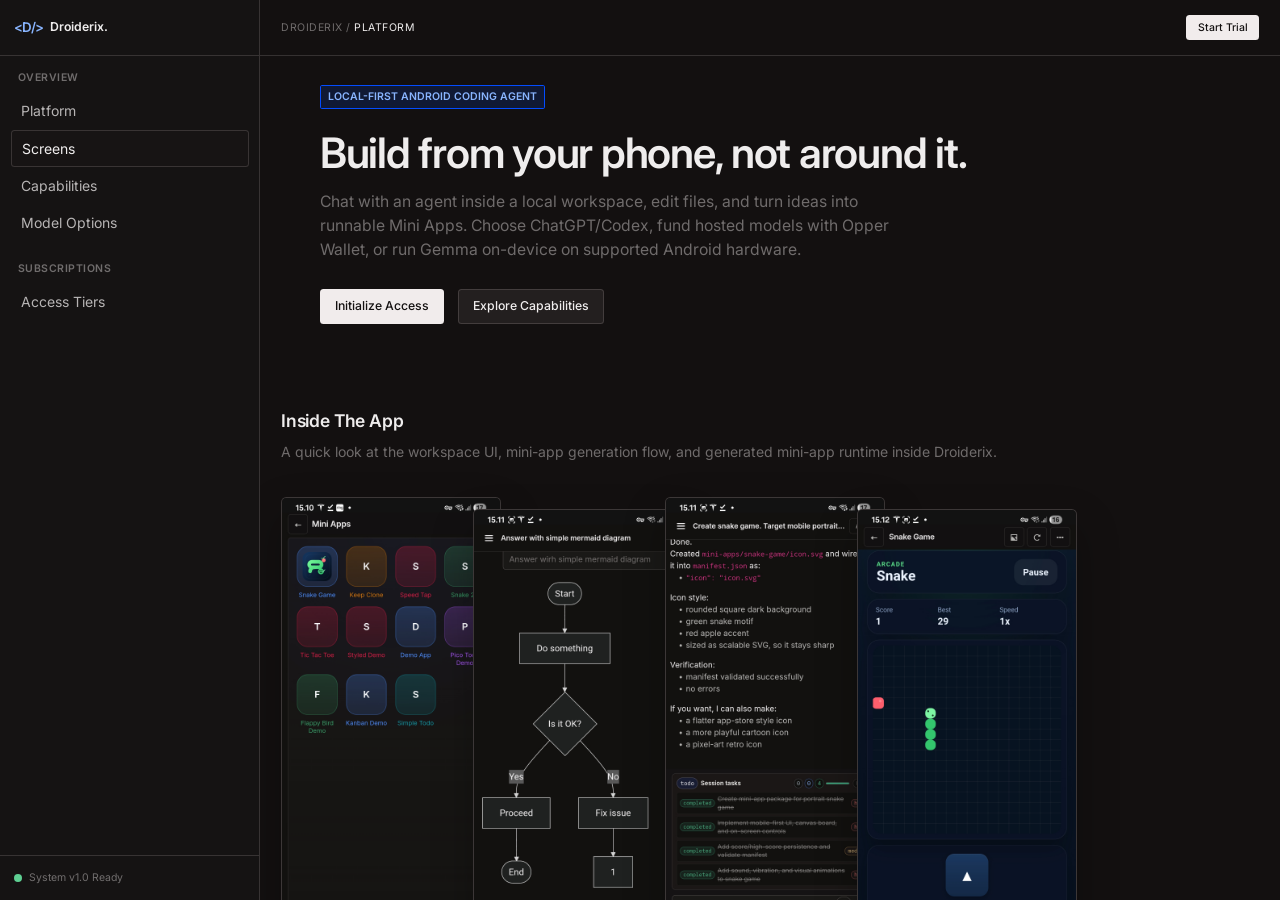
==== commit 2755c08f: "Replace comparison with model options" ====
--- a/website/index.html
+++ b/website/index.html
@@ -27,7 +27,7 @@
                 <a href="#hero" class="nav-item active">Platform</a>
                 <a href="#screens" class="nav-item">Screens</a>
                 <a href="#capabilities" class="nav-item">Capabilities</a>
-                <a href="#comparison" class="nav-item">Comparison</a>
+                <a href="#models" class="nav-item">Model Options</a>
                 
                 <div class="nav-group-title">Subscriptions</div>
                 <a href="#pricing" class="nav-item">Access Tiers</a>
@@ -172,89 +172,42 @@
                     </div>
                 </section>
 
-                <section id="comparison" class="section-comparison fade-in stagger-2">
+                <section id="models" class="section-models fade-in stagger-2">
                     <div class="section-title-wrap">
-                        <h2>OpenClaw vs Droiderix</h2>
-                        <p class="text-muted">Different products, different strengths. OpenClaw is positioned as a personal AI assistant you use through chat apps, while Droiderix focuses on controlled Android-native workflows, workspaces, and mini-app generation on the device you already carry.</p>
-                    </div>
-
-                    <div class="comparison-highlights">
-                        <div class="panel comparison-highlight comparison-highlight-primary">
-                            <div class="comparison-kicker">Why Droiderix</div>
-                            <h3>Use your phone as the agent host</h3>
-                            <p>No extra Mac mini, PC, or server to keep online. Droiderix runs the agent harness and local workspace directly on your Android device.</p>
-                        </div>
-
-                        <div class="panel comparison-highlight">
-                            <div class="comparison-kicker">More Controlled</div>
-                            <h3>Structured execution instead of a loose always-on assistant</h3>
-                            <p>Droiderix centers local workspaces, explicit runs, scoped tools, and Mini App permissions. You choose what runs and which project it can access.</p>
-                        </div>
-                    </div>
-
-                    <div class="comparison-table-wrap panel">
-                        <table class="comparison-table">
-                            <thead>
-                                <tr>
-                                    <th>Category</th>
-                                    <th>OpenClaw</th>
-                                    <th class="comparison-droiderix-head">Droiderix</th>
-                                </tr>
-                            </thead>
-                            <tbody>
-                                <tr>
-                                    <td>Primary model</td>
-                                    <td>Messaging-first personal assistant</td>
-                                    <td class="comparison-droiderix-cell">Android-integrated agent runtime</td>
-                                </tr>
-                                <tr>
-                                    <td>Main interface</td>
-                                    <td>WhatsApp, Telegram, and other chat apps</td>
-                                    <td class="comparison-droiderix-cell">Dedicated Android app with chats, files, mini-apps, and settings</td>
-                                </tr>
-                                <tr>
-                                    <td>Autonomy style</td>
-                                    <td>Always-on assistant behavior</td>
-                                    <td class="comparison-droiderix-cell">User-driven, workspace-scoped runs</td>
-                                </tr>
-                                <tr>
-                                    <td>Where it runs</td>
-                                    <td>Computer or server that you host</td>
-                                    <td class="comparison-droiderix-cell">Android device with local app-managed workspaces</td>
-                                </tr>
-                                <tr>
-                                    <td>Standout feature</td>
-                                    <td>Chat-based assistant that acts through connected services</td>
-                                    <td class="comparison-droiderix-cell">Generate and run mini-app workflows directly inside the Android app</td>
-                                </tr>
-                                <tr>
-                                    <td>System integration</td>
-                                    <td>Email, calendar, and chat-app workflows</td>
-                                    <td class="comparison-droiderix-cell">Local files and git inspection, memory, web tools, device status, and Mini Apps</td>
-                                </tr>
-                                <tr>
-                                    <td>Execution model</td>
-                                    <td>General assistant acting through connected tools</td>
-                                    <td class="comparison-droiderix-cell">Workspace-scoped execution with explicit tools and services</td>
-                                </tr>
-                                <tr>
-                                    <td>Setup model</td>
-                                    <td>Connects to external LLMs</td>
-                                    <td class="comparison-droiderix-cell">ChatGPT/Codex, Opper Wallet, or optional on-device Gemma</td>
-                                </tr>
-                                <tr>
-                                    <td>Hardware overhead</td>
-                                    <td>Requires a separate hosted machine or always-on computer</td>
-                                    <td class="comparison-droiderix-cell">Runs on the Android phone you already use every day</td>
-                                </tr>
-                                <tr>
-                                    <td>Control posture</td>
-                                    <td>Assistant-first convenience</td>
-                                    <td class="comparison-droiderix-cell">More controlled execution through workspaces, tools, and explicit run flow</td>
-                                </tr>
-                            </tbody>
-                        </table>
-                    </div>
+                        <h2>Choose Where Inference Runs</h2>
+                        <p class="text-muted">Droiderix does not operate an inference proxy. Use a hosted provider directly, choose models through Opper Wallet, or keep inference on your Android device.</p>
+                    </div>
+
+                    <div class="model-paths">
+                        <div class="panel model-path model-path-primary">
+                            <div class="model-kicker">Europe-Hosted Options</div>
+                            <h3>Choose models with Opper Wallet</h3>
+                            <p>Top up your wallet and select from hosted providers and models, including Europe-hosted options when available. Requests go from Droiderix to Opper's gateway, which may route them to your selected model provider.</p>
+                        </div>
+
+                        <div class="panel model-path">
+                            <div class="model-kicker">Direct Provider</div>
+                            <h3>Sign in with ChatGPT / Codex</h3>
+                            <p>Use your OpenAI access for hosted inference while Droiderix keeps the workspace and agent runtime on your phone. Prompts and requested context go directly to the provider, not through a Droiderix backend.</p>
+                        </div>
+
+                        <div class="panel model-path model-path-offline">
+                            <div class="model-path-heading">
+                                <div class="model-kicker">Fully On-Device</div>
+                                <h3>Take Gemma offline</h3>
+                            </div>
+                            <div class="model-path-copy">
+                                <p>On supported Android 12+ hardware, download Gemma-4-E2B once and run prompts and inference locally with LiteRT. No cloud login or model usage fee is required. Network tools connect only when you choose to use them.</p>
+                                <div class="model-facts" aria-label="On-device Gemma benefits">
+                                    <span>Local prompts</span>
+                                    <span>Local inference</span>
+                                    <span>No model usage fee</span>
+                                </div>
+                            </div>
+                        </div>
+                    </div>
+
+                    <p class="model-note">Model availability, data residency, retention, and regional processing depend on the provider and model you select.</p>
                 </section>
 
                 <section id="pricing" class="section-pricing fade-in stagger-2">
--- a/website/style.css
+++ b/website/style.css
@@ -423,26 +423,25 @@
     flex: 1;
 }
 
-.comparison-highlights {
+.model-paths {
     display: grid;
     grid-template-columns: 1.15fr 1fr;
     gap: 1.25rem;
-    margin-bottom: 1.75rem;
-}
-
-.comparison-highlight {
+}
+
+.model-path {
     padding: 1.75rem;
     background: linear-gradient(180deg, rgba(255, 255, 255, 0.02), rgba(255, 255, 255, 0));
 }
 
-.comparison-highlight-primary {
+.model-path-primary {
     border-color: rgba(3, 76, 255, 0.45);
     background:
         radial-gradient(circle at top left, rgba(3, 76, 255, 0.18), transparent 52%),
         linear-gradient(180deg, rgba(255, 255, 255, 0.03), rgba(255, 255, 255, 0));
 }
 
-.comparison-kicker {
+.model-kicker {
     display: inline-block;
     margin-bottom: 0.75rem;
     padding: 0.2rem 0.45rem;
@@ -456,69 +455,46 @@
     text-transform: uppercase;
 }
 
-.comparison-highlight h3 {
+.model-path h3 {
     font-size: 1rem;
     margin-bottom: 0.75rem;
 }
 
-.comparison-highlight p {
+.model-path p {
     margin: 0;
     color: var(--text-muted);
 }
 
-.comparison-table-wrap {
-    overflow-x: auto;
-    padding: 0;
-    margin-top: 0.25rem;
-    border-color: rgba(3, 76, 255, 0.18);
-    box-shadow: inset 0 1px 0 rgba(255, 255, 255, 0.02);
-}
-
-.comparison-table {
-    width: 100%;
-    min-width: 720px;
-    border-collapse: collapse;
-}
-
-.comparison-table th,
-.comparison-table td {
-    text-align: left;
-    vertical-align: top;
-    padding: 1rem 1.25rem;
-    border-bottom: 1px solid var(--line-weak);
-}
-
-.comparison-table th {
-    color: var(--text-strong);
-    font-size: 0.75rem;
-    font-weight: 600;
-    letter-spacing: 0.04em;
-    text-transform: uppercase;
-    background: var(--panel-muted);
-}
-
-.comparison-droiderix-head {
-    color: var(--accent-strong);
-    background: linear-gradient(180deg, rgba(3, 76, 255, 0.18), rgba(3, 76, 255, 0.08));
-}
-
-.comparison-table td:first-child,
-.comparison-table th:first-child {
-    width: 22%;
-}
-
-.comparison-table td {
-    font-size: 0.875rem;
+.model-path-offline {
+    grid-column: 1 / -1;
+    display: grid;
+    grid-template-columns: minmax(180px, 0.7fr) 1.3fr;
+    column-gap: 2rem;
+    align-items: start;
+    border-color: rgba(94, 207, 146, 0.35);
+    background: radial-gradient(circle at bottom right, rgba(94, 207, 146, 0.1), transparent 45%);
+}
+
+.model-facts {
+    display: flex;
+    flex-wrap: wrap;
+    gap: 0.5rem;
+    margin-top: 1.25rem;
+}
+
+.model-facts span {
+    padding: 0.25rem 0.5rem;
+    border: 1px solid var(--line-weak);
+    border-radius: var(--radius-xs);
     color: var(--text);
-}
-
-.comparison-droiderix-cell {
-    background: rgba(3, 76, 255, 0.08);
-    color: var(--text-strong);
-}
-
-.comparison-table tbody tr:last-child td {
-    border-bottom: 0;
+    font-size: 0.75rem;
+}
+
+.model-note {
+    max-width: 70ch;
+    margin: 1rem 0 0;
+    color: var(--text-muted);
+    font-size: 0.75rem;
 }
 
 /* Pricing */
@@ -737,11 +713,12 @@
     .screenshot-notes {
         grid-template-columns: 1fr;
     }
-    .comparison-highlights {
+    .model-paths {
         grid-template-columns: 1fr;
         gap: 1rem;
-        margin-bottom: 1.5rem;
-    }
+    }
+    .model-path-offline { display: block; }
+    .model-facts { margin-top: 1.25rem; }
     .pricing-container { grid-template-columns: 1fr; }
     .section-title-brand {
         flex-direction: row;
